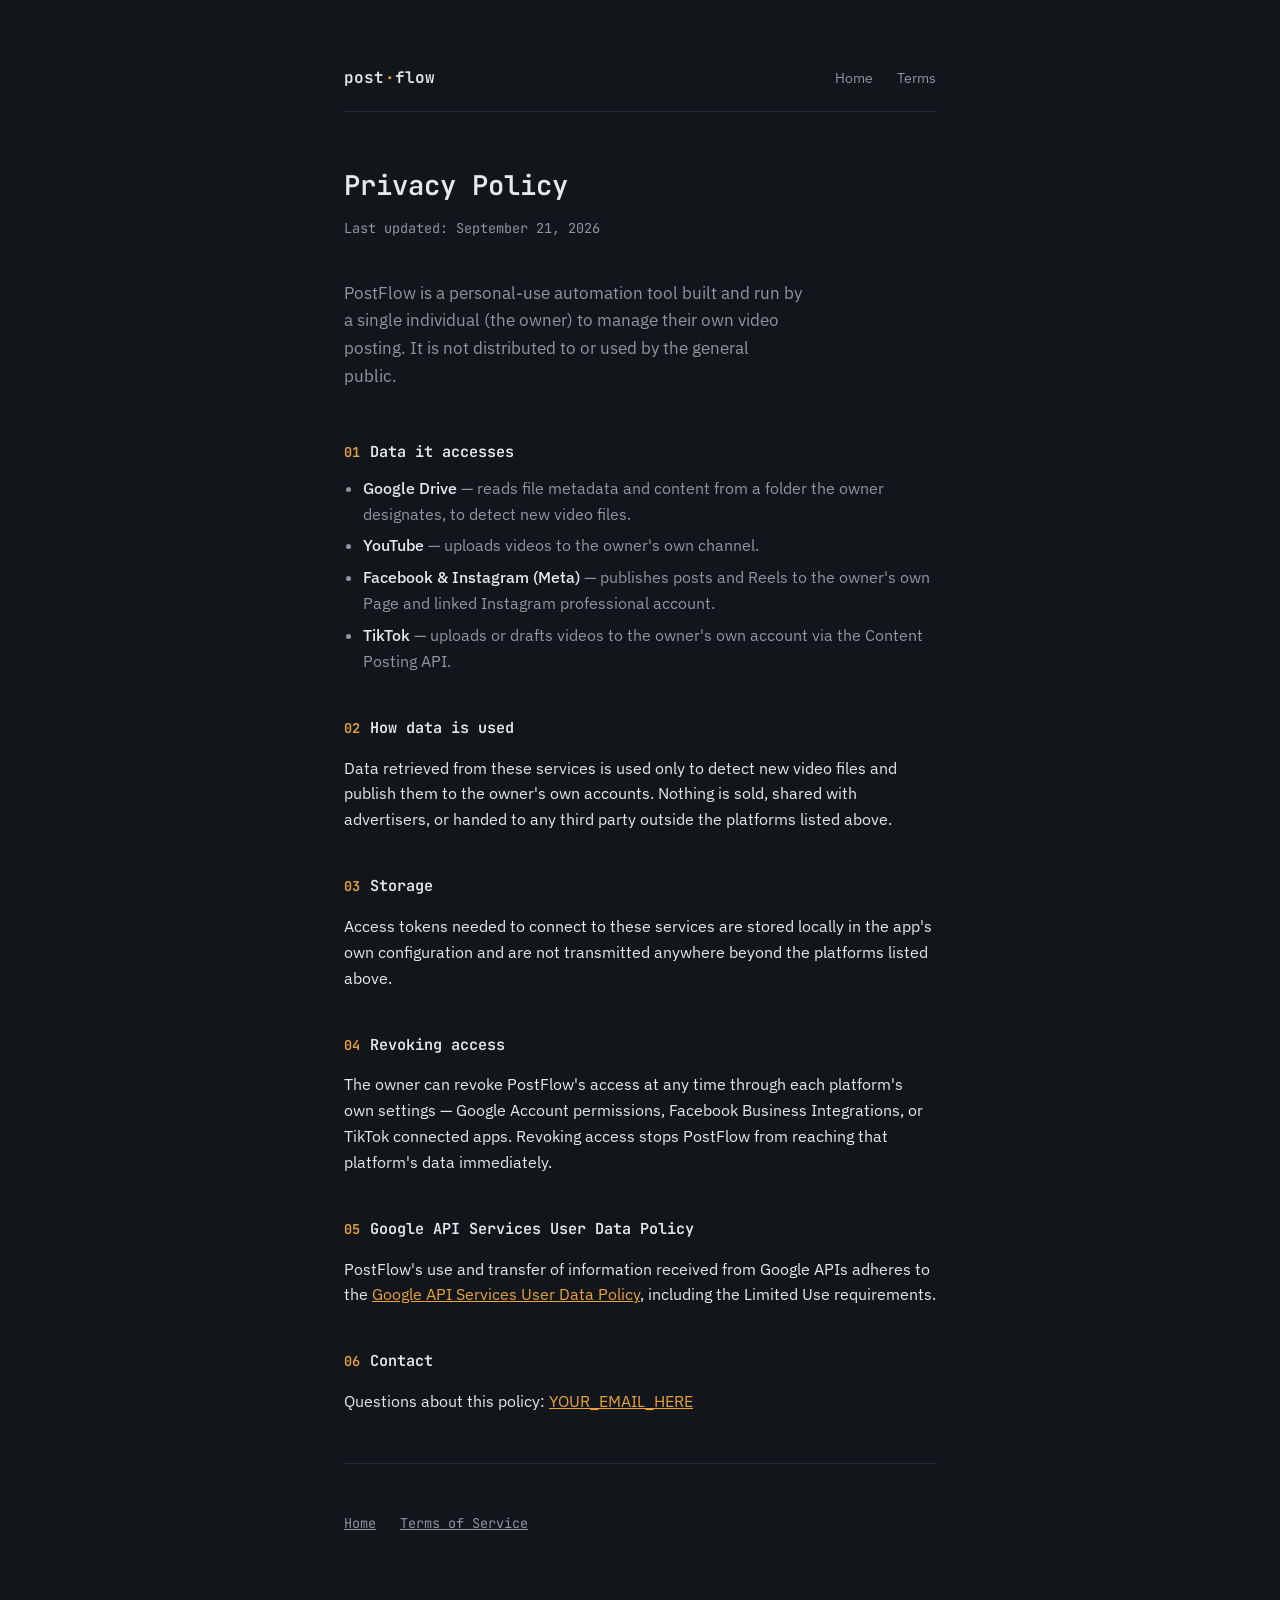
==== privacy.html @ dcc31e02 "Add files via upload" ====
<!DOCTYPE html>
<html lang="en">
<head>
<meta charset="UTF-8">
<meta name="viewport" content="width=device-width, initial-scale=1.0">
<title>Privacy Policy - PostFlow</title>
<link rel="stylesheet" href="style.css">
</head>
<body>
<div class="wrap">

  <header class="site">
    <a class="brand" href="index.html">post<span class="dot">·</span>flow</a>
    <nav class="top">
      <a href="index.html">Home</a>
      <a href="terms.html">Terms</a>
    </nav>
  </header>

  <h1>Privacy Policy</h1>
  <p class="meta">Last updated: September 21, 2026</p>
  <p class="lede">
    PostFlow is a personal-use automation tool built and run by a single
    individual (the owner) to manage their own video posting. It is not
    distributed to or used by the general public.
  </p>

  <section class="block">
    <h2><span class="idx">01</span> Data it accesses</h2>
    <ul>
      <li><strong>Google Drive</strong> &mdash; reads file metadata and content from a folder the owner designates, to detect new video files.</li>
      <li><strong>YouTube</strong> &mdash; uploads videos to the owner's own channel.</li>
      <li><strong>Facebook &amp; Instagram (Meta)</strong> &mdash; publishes posts and Reels to the owner's own Page and linked Instagram professional account.</li>
      <li><strong>TikTok</strong> &mdash; uploads or drafts videos to the owner's own account via the Content Posting API.</li>
    </ul>
  </section>

  <section class="block">
    <h2><span class="idx">02</span> How data is used</h2>
    <p>
      Data retrieved from these services is used only to detect new video
      files and publish them to the owner's own accounts. Nothing is sold,
      shared with advertisers, or handed to any third party outside the
      platforms listed above.
    </p>
  </section>

  <section class="block">
    <h2><span class="idx">03</span> Storage</h2>
    <p>
      Access tokens needed to connect to these services are stored locally
      in the app's own configuration and are not transmitted anywhere
      beyond the platforms listed above.
    </p>
  </section>

  <section class="block">
    <h2><span class="idx">04</span> Revoking access</h2>
    <p>
      The owner can revoke PostFlow's access at any time through each
      platform's own settings &mdash; Google Account permissions, Facebook
      Business Integrations, or TikTok connected apps. Revoking access
      stops PostFlow from reaching that platform's data immediately.
    </p>
  </section>

  <section class="block">
    <h2><span class="idx">05</span> Google API Services User Data Policy</h2>
    <p>
      PostFlow's use and transfer of information received from Google APIs
      adheres to the
      <a href="https://developers.google.com/terms/api-services-user-data-policy" target="_blank" rel="noopener">Google API Services User Data Policy</a>,
      including the Limited Use requirements.
    </p>
  </section>

  <section class="block">
    <h2><span class="idx">06</span> Contact</h2>
    <p>Questions about this policy: <a href="mailto:YOUR_EMAIL_HERE">YOUR_EMAIL_HERE</a></p>
  </section>

  <hr class="divider">

  <footer class="site">
    <a href="index.html">Home</a>
    <a href="terms.html">Terms of Service</a>
  </footer>

</div>
</body>
</html>
---- style.css ----
@import url('https://fonts.googleapis.com/css2?family=JetBrains+Mono:wght@400;500;600&family=IBM+Plex+Sans:wght@400;500;600&display=swap');

:root {
  --ink: #12151A;
  --panel: #1A1E25;
  --line: #262B34;
  --text: #E5E8EC;
  --muted: #8D96A3;
  --accent: #E8A33D;
  --accent-dim: #B9791F;
}

* { box-sizing: border-box; }

html { scroll-behavior: smooth; }

body {
  margin: 0;
  background: var(--ink);
  color: var(--text);
  font-family: 'IBM Plex Sans', sans-serif;
  font-size: 16px;
  line-height: 1.65;
  -webkit-font-smoothing: antialiased;
}

.wrap {
  max-width: 640px;
  margin: 0 auto;
  padding: 64px 24px 80px;
}

.mono {
  font-family: 'JetBrains Mono', monospace;
}

header.site {
  display: flex;
  align-items: baseline;
  justify-content: space-between;
  margin-bottom: 56px;
  padding-bottom: 20px;
  border-bottom: 1px solid var(--line);
}

.brand {
  font-family: 'JetBrains Mono', monospace;
  font-size: 1rem;
  font-weight: 600;
  color: var(--text);
  text-decoration: none;
  letter-spacing: 0.01em;
}

.brand .dot { color: var(--accent); }

nav.top a {
  color: var(--muted);
  text-decoration: none;
  font-size: 0.9rem;
  margin-left: 20px;
  border-bottom: 1px solid transparent;
  transition: border-color 0.15s ease, color 0.15s ease;
}

nav.top a:hover, nav.top a:focus-visible {
  color: var(--text);
  border-color: var(--accent);
}

h1 {
  font-family: 'JetBrains Mono', monospace;
  font-size: 1.7rem;
  font-weight: 600;
  line-height: 1.3;
  margin: 0 0 8px;
  max-width: 20ch;
}

.lede {
  color: var(--muted);
  font-size: 1.05rem;
  max-width: 46ch;
  margin: 0 0 48px;
}

.meta {
  color: var(--muted);
  font-size: 0.85rem;
  font-family: 'JetBrains Mono', monospace;
  margin-bottom: 40px;
}

/* Pipeline diagram */
.pipeline {
  display: flex;
  align-items: center;
  gap: 0;
  margin: 0 0 56px;
  overflow-x: auto;
  padding-bottom: 4px;
}

.pipe-node {
  flex: 0 0 auto;
  border: 1px solid var(--line);
  background: var(--panel);
  border-radius: 4px;
  padding: 12px 16px;
  font-family: 'JetBrains Mono', monospace;
  font-size: 0.85rem;
  color: var(--text);
  white-space: nowrap;
}

.pipe-node.source {
  border-color: var(--accent-dim);
  color: var(--accent);
}

.pipe-arrow {
  flex: 0 0 auto;
  width: 32px;
  height: 1px;
  background: var(--line);
  position: relative;
  margin: 0 2px;
}

.pipe-arrow::after {
  content: '';
  position: absolute;
  right: 0;
  top: -3px;
  border: 3px solid transparent;
  border-left-color: var(--line);
}

.pipe-targets {
  display: flex;
  flex-direction: column;
  gap: 8px;
}

section.block {
  margin-bottom: 40px;
}

section.block h2 {
  font-family: 'JetBrains Mono', monospace;
  font-size: 0.95rem;
  font-weight: 600;
  color: var(--text);
  margin: 0 0 12px;
  display: flex;
  gap: 10px;
  align-items: baseline;
}

section.block h2 .idx {
  color: var(--accent);
  font-size: 0.85rem;
}

section.block p, section.block li {
  color: var(--text);
  font-size: 0.98rem;
}

section.block ul {
  margin: 0;
  padding-left: 1.2em;
}

section.block li {
  margin-bottom: 6px;
  color: var(--muted);
}

section.block li strong {
  color: var(--text);
  font-weight: 500;
}

a { color: var(--accent); }
a:hover { color: var(--text); }

.divider {
  border: none;
  border-top: 1px solid var(--line);
  margin: 48px 0;
}

footer.site {
  color: var(--muted);
  font-size: 0.85rem;
  font-family: 'JetBrains Mono', monospace;
}

footer.site a {
  color: var(--muted);
  margin-right: 16px;
}
footer.site a:hover { color: var(--accent); }

@media (max-width: 480px) {
  .wrap { padding: 40px 18px 60px; }
  h1 { font-size: 1.4rem; }
  .pipeline { flex-wrap: nowrap; }
}

@media (prefers-reduced-motion: reduce) {
  html { scroll-behavior: auto; }
  * { transition: none !important; }
}

:focus-visible {
  outline: 2px solid var(--accent);
  outline-offset: 2px;
}
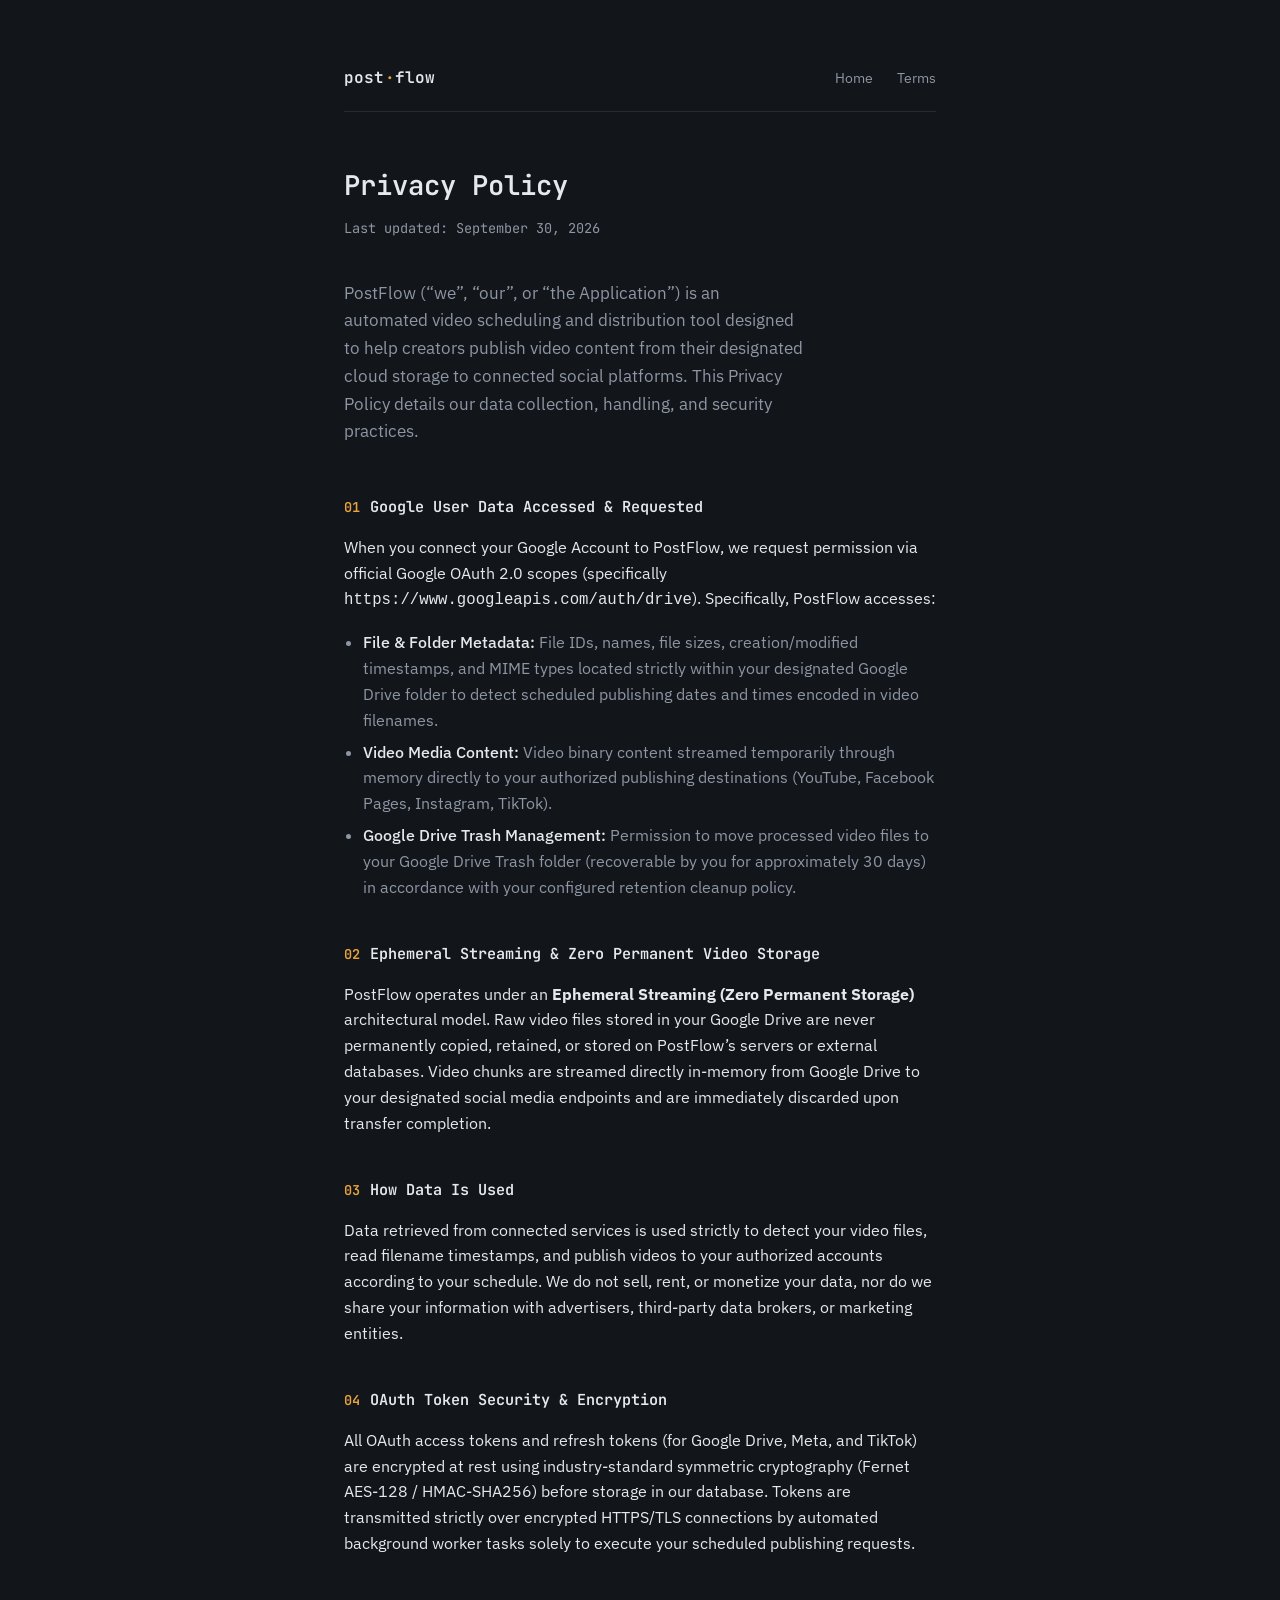
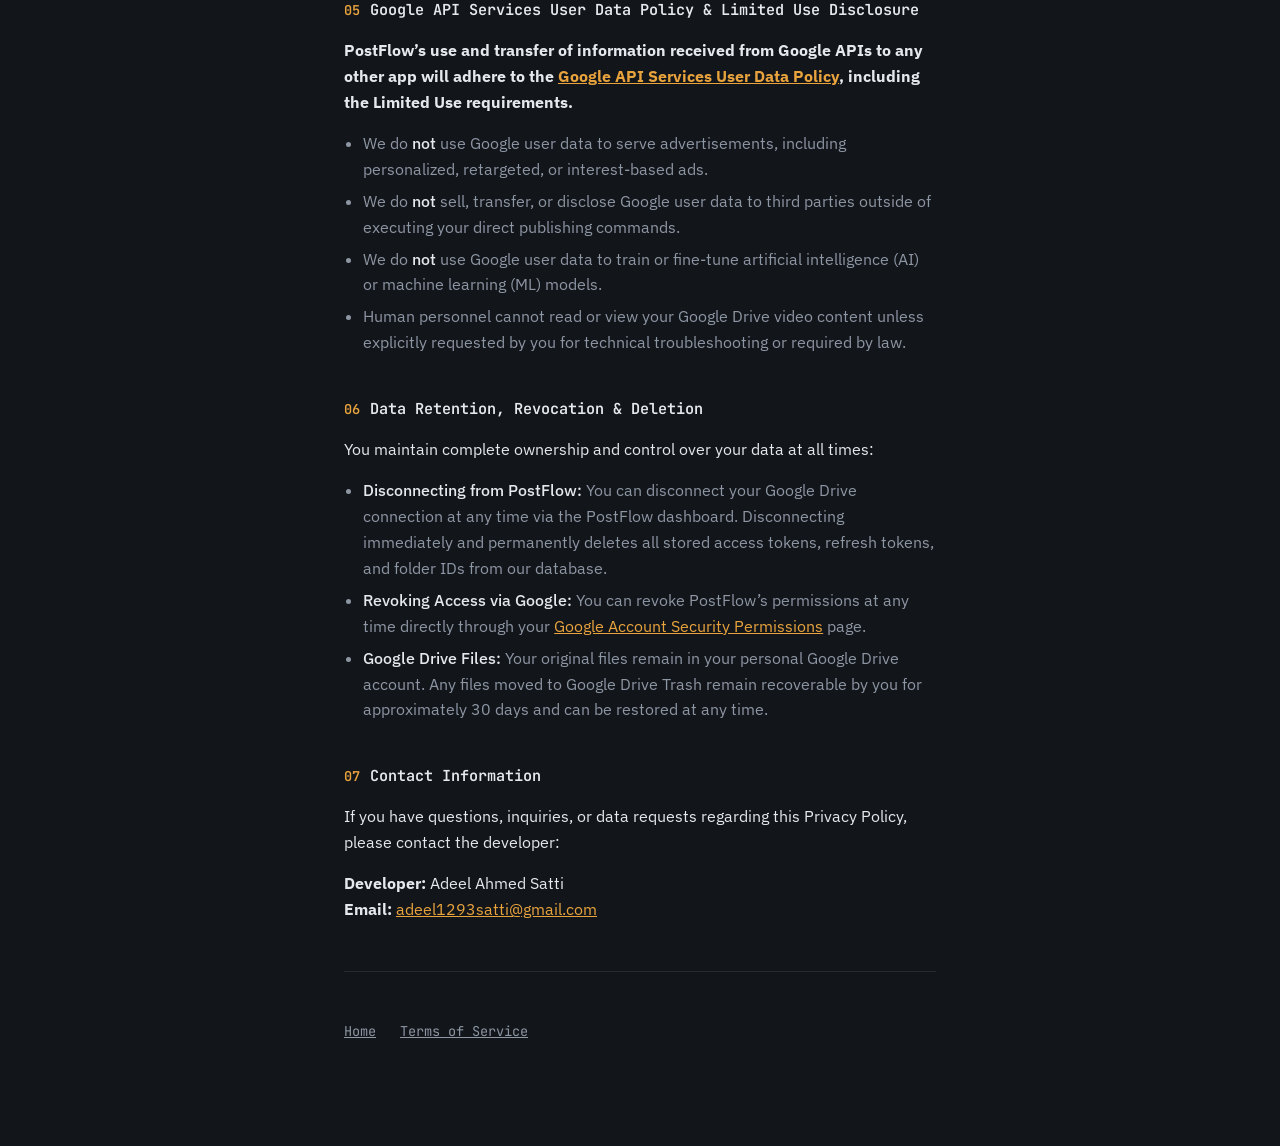
==== commit a4648df1: "Update privacy.html" ====
--- a/privacy.html
+++ b/privacy.html
@@ -18,65 +18,80 @@
   </header>
 
   <h1>Privacy Policy</h1>
-  <p class="meta">Last updated: September 21, 2026</p>
+  <p class="meta">Last updated: September 30, 2026</p>
   <p class="lede">
-    PostFlow is a personal-use automation tool built and run by a single
-    individual (the owner) to manage their own video posting. It is not
-    distributed to or used by the general public.
+    PostFlow (&ldquo;we&rdquo;, &ldquo;our&rdquo;, or &ldquo;the Application&rdquo;) is an automated video scheduling and distribution tool designed to help creators publish video content from their designated cloud storage to connected social platforms. This Privacy Policy details our data collection, handling, and security practices.
   </p>
 
   <section class="block">
-    <h2><span class="idx">01</span> Data it accesses</h2>
+    <h2><span class="idx">01</span> Google User Data Accessed &amp; Requested</h2>
+    <p>
+      When you connect your Google Account to PostFlow, we request permission via official Google OAuth 2.0 scopes (specifically <code>https://www.googleapis.com/auth/drive</code>). Specifically, PostFlow accesses:
+    </p>
     <ul>
-      <li><strong>Google Drive</strong> &mdash; reads file metadata and content from a folder the owner designates, to detect new video files.</li>
-      <li><strong>YouTube</strong> &mdash; uploads videos to the owner's own channel.</li>
-      <li><strong>Facebook &amp; Instagram (Meta)</strong> &mdash; publishes posts and Reels to the owner's own Page and linked Instagram professional account.</li>
-      <li><strong>TikTok</strong> &mdash; uploads or drafts videos to the owner's own account via the Content Posting API.</li>
+      <li><strong>File &amp; Folder Metadata:</strong> File IDs, names, file sizes, creation/modified timestamps, and MIME types located strictly within your designated Google Drive folder to detect scheduled publishing dates and times encoded in video filenames.</li>
+      <li><strong>Video Media Content:</strong> Video binary content streamed temporarily through memory directly to your authorized publishing destinations (YouTube, Facebook Pages, Instagram, TikTok).</li>
+      <li><strong>Google Drive Trash Management:</strong> Permission to move processed video files to your Google Drive Trash folder (recoverable by you for approximately 30 days) in accordance with your configured retention cleanup policy.</li>
     </ul>
   </section>
 
   <section class="block">
-    <h2><span class="idx">02</span> How data is used</h2>
+    <h2><span class="idx">02</span> Ephemeral Streaming &amp; Zero Permanent Video Storage</h2>
     <p>
-      Data retrieved from these services is used only to detect new video
-      files and publish them to the owner's own accounts. Nothing is sold,
-      shared with advertisers, or handed to any third party outside the
-      platforms listed above.
+      PostFlow operates under an <strong>Ephemeral Streaming (Zero Permanent Storage)</strong> architectural model. Raw video files stored in your Google Drive are never permanently copied, retained, or stored on PostFlow&rsquo;s servers or external databases. Video chunks are streamed directly in-memory from Google Drive to your designated social media endpoints and are immediately discarded upon transfer completion.
     </p>
   </section>
 
   <section class="block">
-    <h2><span class="idx">03</span> Storage</h2>
+    <h2><span class="idx">03</span> How Data Is Used</h2>
     <p>
-      Access tokens needed to connect to these services are stored locally
-      in the app's own configuration and are not transmitted anywhere
-      beyond the platforms listed above.
+      Data retrieved from connected services is used strictly to detect your video files, read filename timestamps, and publish videos to your authorized accounts according to your schedule. We do not sell, rent, or monetize your data, nor do we share your information with advertisers, third-party data brokers, or marketing entities.
     </p>
   </section>
 
   <section class="block">
-    <h2><span class="idx">04</span> Revoking access</h2>
+    <h2><span class="idx">04</span> OAuth Token Security &amp; Encryption</h2>
     <p>
-      The owner can revoke PostFlow's access at any time through each
-      platform's own settings &mdash; Google Account permissions, Facebook
-      Business Integrations, or TikTok connected apps. Revoking access
-      stops PostFlow from reaching that platform's data immediately.
+      All OAuth access tokens and refresh tokens (for Google Drive, Meta, and TikTok) are encrypted at rest using industry-standard symmetric cryptography (Fernet AES-128 / HMAC-SHA256) before storage in our database. Tokens are transmitted strictly over encrypted HTTPS/TLS connections by automated background worker tasks solely to execute your scheduled publishing requests.
     </p>
   </section>
 
   <section class="block">
-    <h2><span class="idx">05</span> Google API Services User Data Policy</h2>
+    <h2><span class="idx">05</span> Google API Services User Data Policy &amp; Limited Use Disclosure</h2>
     <p>
-      PostFlow's use and transfer of information received from Google APIs
-      adheres to the
+      <strong>PostFlow&rsquo;s use and transfer of information received from Google APIs to any other app will adhere to the
       <a href="https://developers.google.com/terms/api-services-user-data-policy" target="_blank" rel="noopener">Google API Services User Data Policy</a>,
-      including the Limited Use requirements.
+      including the Limited Use requirements.</strong>
     </p>
+    <ul>
+      <li>We do <strong>not</strong> use Google user data to serve advertisements, including personalized, retargeted, or interest-based ads.</li>
+      <li>We do <strong>not</strong> sell, transfer, or disclose Google user data to third parties outside of executing your direct publishing commands.</li>
+      <li>We do <strong>not</strong> use Google user data to train or fine-tune artificial intelligence (AI) or machine learning (ML) models.</li>
+      <li>Human personnel cannot read or view your Google Drive video content unless explicitly requested by you for technical troubleshooting or required by law.</li>
+    </ul>
   </section>
 
   <section class="block">
-    <h2><span class="idx">06</span> Contact</h2>
-    <p>Questions about this policy: <a href="mailto:YOUR_EMAIL_HERE">YOUR_EMAIL_HERE</a></p>
+    <h2><span class="idx">06</span> Data Retention, Revocation &amp; Deletion</h2>
+    <p>
+      You maintain complete ownership and control over your data at all times:
+    </p>
+    <ul>
+      <li><strong>Disconnecting from PostFlow:</strong> You can disconnect your Google Drive connection at any time via the PostFlow dashboard. Disconnecting immediately and permanently deletes all stored access tokens, refresh tokens, and folder IDs from our database.</li>
+      <li><strong>Revoking Access via Google:</strong> You can revoke PostFlow&rsquo;s permissions at any time directly through your <a href="https://myaccount.google.com/permissions" target="_blank" rel="noopener">Google Account Security Permissions</a> page.</li>
+      <li><strong>Google Drive Files:</strong> Your original files remain in your personal Google Drive account. Any files moved to Google Drive Trash remain recoverable by you for approximately 30 days and can be restored at any time.</li>
+    </ul>
+  </section>
+
+  <section class="block">
+    <h2><span class="idx">07</span> Contact Information</h2>
+    <p>
+      If you have questions, inquiries, or data requests regarding this Privacy Policy, please contact the developer:
+    </p>
+    <p>
+      <strong>Developer:</strong> Adeel Ahmed Satti<br>
+      <strong>Email:</strong> <a href="mailto:adeel1293satti@gmail.com">adeel1293satti@gmail.com</a>
+    </p>
   </section>
 
   <hr class="divider">
